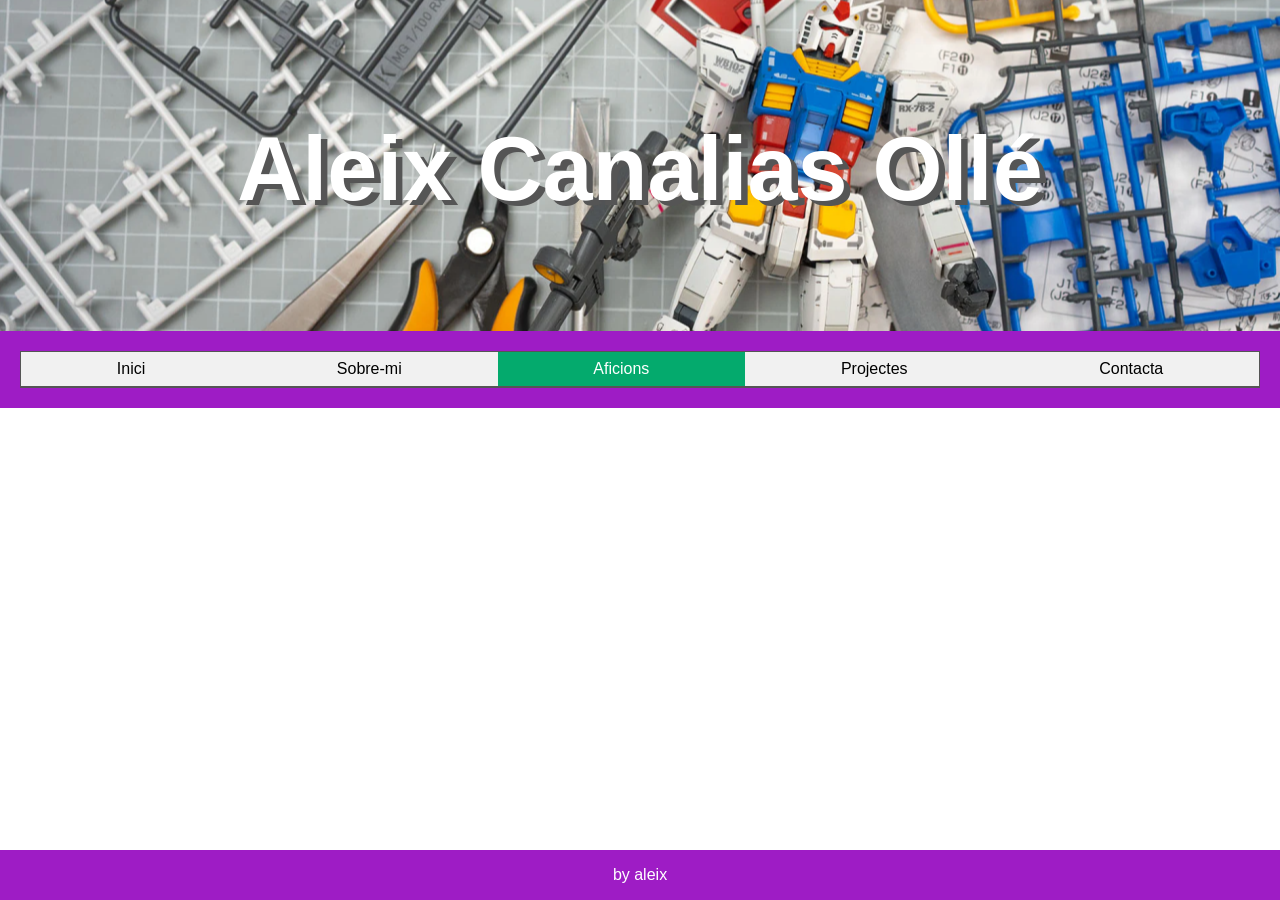
==== aficions.html @ 56ac0b84 "Estructura" ====
<!DOCTYPE html>
<html lang="en">

<head>
  <title>CSS Template</title>
  <meta charset="utf-8">
  <meta name="viewport" content="width=device-width, initial-scale=1">
  <link rel="stylesheet" href="css/styles.css">

</head>

<body>

  <header>
    <h1>Aleix Canalias Ollé</h1>
  </header>

  <section>
    <nav>
      <ul>
        <li><a href="index.html">Inici</a></li>
        <li><a href="sobre_mi.html">Sobre-mi</a></li>
        <li><a class="active" href="aficions.html">Aficions</a></li>
        <li><a href="projectes.html">Projectes</a></li>
        <li><a href="contacte.html">Contacta</a></li>
      </ul>
    </nav>
  </section>

  <footer>
    <p>by aleix</p>
  </footer>

</body>

</html>
---- css/styles.css ----
* {
  box-sizing: border-box;
}

body {
  font-family: Arial, Helvetica, sans-serif;
  margin: 0;
  min-height: 100vh;
  display: flex;
  flex-direction: column;

}

.gracies{
  display: flex;
  align-items: center;
  justify-content: center;
  text-align: center;
  padding: 50px;
}
/* Style the header */
header {
  background-size: cover;
  background-position: center;
  padding: 50px;
  text-align: center;
  font-size: 35px;
  color: white;
  background-image: url("Gunpla.png");
}

.row {
  display: flex;
  flex-wrap: wrap;
  background-color: rgb(115, 29, 141);
  margin-left: auto;
  margin-right: auto;
  width: 50%;
}

.flex {
  display: grid;
  grid-template-columns: repeat(3, minmax(0, 1fr));
  gap: 12px;

}

article h1 {
  grid-column: 1 / -1;
}

.column {
  display: flex;
  min-width: 0;
  padding: 0.75%;
}

.column img {
  width: 100%;
  height: auto;
  object-fit: contain;
}

header h1 {
  margin-top: 7.5vh;
  font-size: 10vh;
  text-shadow: 0.5vw 0.5vh #555555;
}

h2 {
  color: white;
}

p {
  color: white;
}

/* Container for flexboxes */
section {

  display: flex;
  flex-direction: column;
  flex: 1;
}

/* Style the navigation menu */
nav {

  flex: 0 0 auto;
  background: rgb(158, 28, 197);
  padding: 20px;
}

/* Style the list inside the menu */
nav ul {
  list-style-type: none;
  padding: 0;
  width: auto;
  display: flex;
  flex-wrap: wrap;
}

nav li {
  flex: 1 1 auto;
}

/* Style the content */
article {
  flex: 3;
  background-color: #0a746b;
  padding: 10px;
  display: grid;
}

/* Style the footer */
footer {
  background-color: rgb(158, 28, 197);
  padding: 0, 7px;
  text-align: center;
  color: white;
}

ul {
  list-style-type: none;
  margin: 0;
  padding: 0;
  width: 200px;
  background-color: #f1f1f1;
  border: 1px solid #555555;
}

ol {
  list-style-type: none;
  margin: 0;
  padding: 4px 10px;
  text-decoration: none;
  text-align: center;
  background-color: #04AA6D;
  border: 1px solid #555555;
}


li a {
  display: block;
  color: black;
  padding: 8px 16px;
  text-decoration: none;
  text-align: center;
  border-bottom: 1px solid #555555;
}

li {
  color: white;
}

li:last-child {
  border-bottom: none;
}

li a.active {
  background-color: #04AA6D;
  color: white;
}

li a:hover:not(.active) {
  background-color: #555555;
  color: white;
}

/* Responsive layout - makes the menu and the content (inside the section) sit on top of each other instead of next to each other */
@media (max-width: 600px) {
  section {
    flex-direction: column;
  }
}
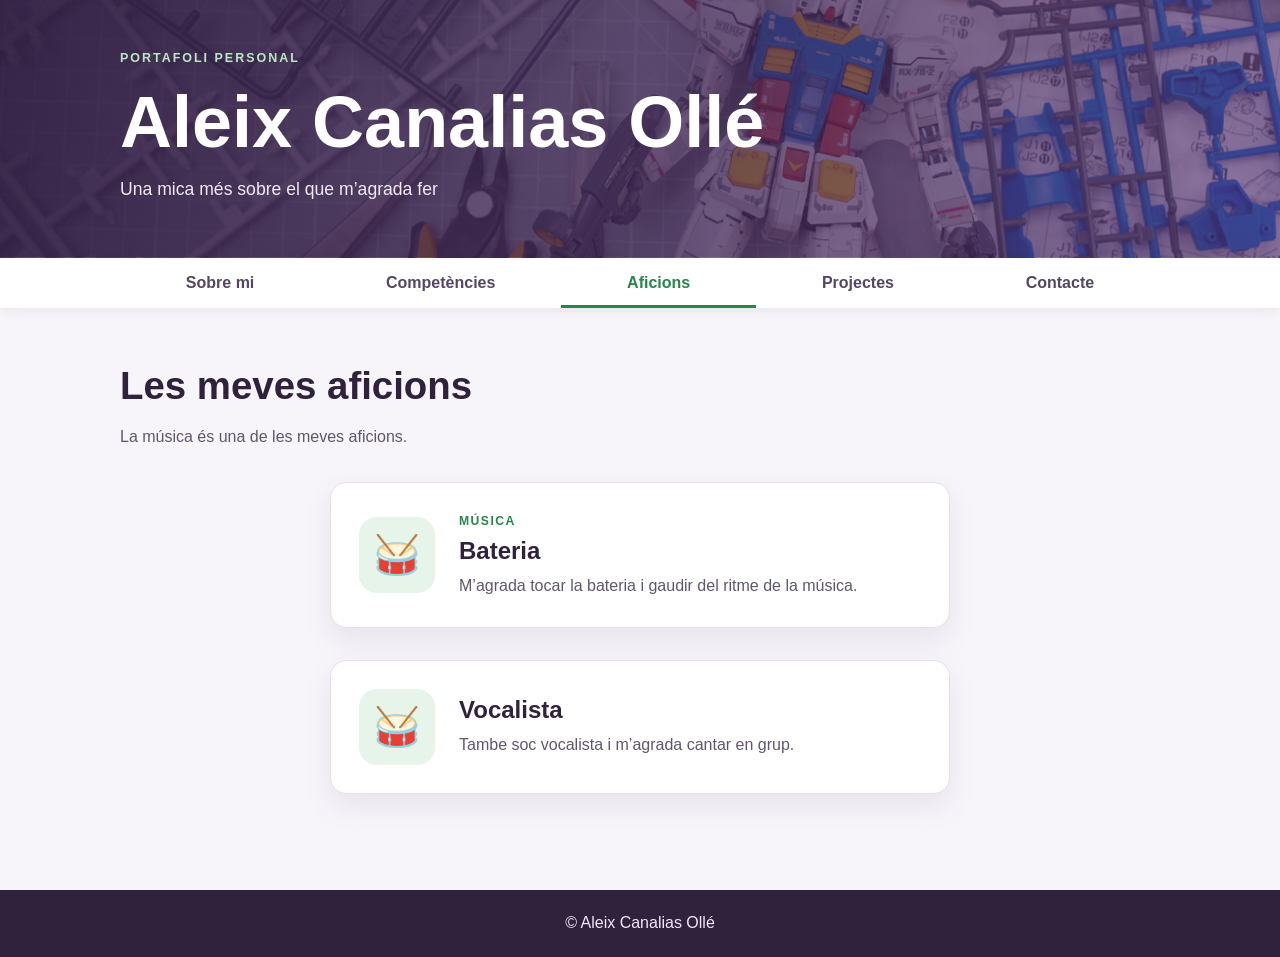
==== commit 3e0915a0: "16/11/26" ====
--- a/aficions.html
+++ b/aficions.html
@@ -1,36 +1,56 @@
 <!DOCTYPE html>
-<html lang="en">
+<html lang="ca">
 
 <head>
-  <title>CSS Template</title>
+  <title>Aficions | Aleix Canalias Ollé</title>
   <meta charset="utf-8">
   <meta name="viewport" content="width=device-width, initial-scale=1">
   <link rel="stylesheet" href="css/styles.css">
-
 </head>
 
 <body>
-
   <header>
+    <p class="site-eyebrow">PORTAFOLI PERSONAL</p>
     <h1>Aleix Canalias Ollé</h1>
+    <p class="site-subtitle">Una mica més sobre el que m’agrada fer</p>
   </header>
 
-  <section>
-    <nav>
-      <ul>
-        <li><a href="index.html">Inici</a></li>
-        <li><a href="sobre_mi.html">Sobre-mi</a></li>
-        <li><a class="active" href="aficions.html">Aficions</a></li>
-        <li><a href="projectes.html">Projectes</a></li>
-        <li><a href="contacte.html">Contacta</a></li>
-      </ul>
-    </nav>
-  </section>
+  <nav aria-label="Navegació principal">
+    <ul>
+      <li><a href="sobre_mi.html">Sobre mi</a></li>
+      <li><a href="competencia.html">Competències</a></li>
+      <li><a class="active" href="aficions.html" aria-current="page">Aficions</a></li>
+      <li><a href="projectes.html">Projectes</a></li>
+      <li><a href="contacte.html">Contacte</a></li>
+    </ul>
+  </nav>
+
+  <main class="aficions-contingut">
+    <section class="aficions-presentacio" aria-labelledby="titol-aficions">
+      <h2 id="titol-aficions">Les meves aficions</h2>
+      <p>La música és una de les meves aficions.</p>
+    </section>
+
+    <article class="aficio-targeta">
+      <div class="aficio-icon" aria-hidden="true">🥁</div>
+      <div>
+        <p class="aficio-categoria">MÚSICA</p>
+        <h3>Bateria</h3>
+        <p>M’agrada tocar la bateria i gaudir del ritme de la música.</p>
+      </div>
+    </article>
+    <article class="aficio-targeta">
+      <div class="aficio-icon" aria-hidden="true">🥁</div>
+      <div>
+        <h3>Vocalista</h3>
+        <p>Tambe soc vocalista i m’agrada cantar en grup.</p>
+      </div>
+    </article>
+  </main>
 
   <footer>
-    <p>by aleix</p>
+    <p>© Aleix Canalias Ollé</p>
   </footer>
-
 </body>
 
 </html>
--- a/css/styles.css
+++ b/css/styles.css
@@ -2,174 +2,361 @@
   box-sizing: border-box;
 }
 
+:root {
+  color-scheme: light;
+  --color-ink: #30213d;
+  --color-muted: #62566d;
+  --color-accent: #27864a;
+  --color-accent-light: #e6f4e9;
+  --color-purple: #593578;
+  --color-purple-light: #f0e9f6;
+  --color-surface: #ffffff;
+  --color-page: #f7f4fa;
+}
+
 body {
-  font-family: Arial, Helvetica, sans-serif;
-  margin: 0;
-  min-height: 100vh;
   display: flex;
   flex-direction: column;
-
-}
-
-.gracies{
+  min-height: 100vh;
+  margin: 0;
+  background: var(--color-page);
+  color: var(--color-ink);
+  font-family: Arial, Helvetica, sans-serif;
+}
+
+header {
+  padding: 48px 24px 54px;
+  background-image: linear-gradient(110deg, rgba(48, 29, 66, 0.94), rgba(89, 53, 120, 0.62)), url("Gunpla.png");
+  background-position: center;
+  background-size: cover;
+  color: white;
+  text-align: left;
+}
+
+.site-eyebrow,
+.site-subtitle,
+header h1 {
+  width: min(100%, 1040px);
+  margin-right: auto;
+  margin-left: auto;
+}
+
+.site-eyebrow {
+  margin-top: 0;
+  margin-bottom: 12px;
+  color: #bce7c7;
+  font-size: 0.78rem;
+  font-weight: 700;
+  letter-spacing: 0.16em;
+}
+
+header h1 {
+  margin-top: 0;
+  margin-bottom: 12px;
+  font-size: clamp(2.4rem, 7vw, 4.5rem);
+  text-shadow: none;
+}
+
+.site-subtitle {
+  margin-top: 0;
+  margin-bottom: 0;
+  color: #f0e9f6;
+  font-size: 1.1rem;
+}
+
+nav {
+  flex: 0 0 auto;
+  padding: 0 max(20px, calc((100% - 1040px) / 2));
+  background: var(--color-surface);
+  box-shadow: 0 2px 12px rgba(48, 33, 61, 0.08);
+}
+
+nav ul {
   display: flex;
+  width: 100%;
+  max-width: 1040px;
+  margin: 0 auto;
+  padding: 0;
+  flex-wrap: wrap;
+  list-style: none;
+}
+
+nav li {
+  flex: 1 1 auto;
+}
+
+nav li a {
+  display: block;
+  padding: 16px 12px;
+  border: 0;
+  color: #554663;
+  font-weight: 600;
+  text-align: center;
+  text-decoration: none;
+}
+
+nav li a.active {
+  background: transparent;
+  color: var(--color-accent);
+  box-shadow: inset 0 -3px var(--color-accent);
+}
+
+nav li a:hover:not(.active),
+nav li a:focus-visible:not(.active) {
+  background: var(--color-purple-light);
+  color: var(--color-accent);
+}
+
+section {
+  flex: 1;
+}
+
+article {
+  width: min(calc(100% - 40px), 1040px);
+  margin: 32px auto;
+  padding: 28px;
+  border: 1px solid #e7deee;
+  border-radius: 16px;
+  background: var(--color-surface);
+  box-shadow: 0 12px 30px rgba(48, 33, 61, 0.06);
+}
+
+article h2,
+.aficions-presentacio h2 {
+  margin-top: 0;
+  color: var(--color-ink);
+  font-size: clamp(1.7rem, 4vw, 2.4rem);
+}
+
+p {
+  color: var(--color-muted);
+  line-height: 1.65;
+}
+
+.flex {
+  display: grid;
+  grid-template-columns: repeat(2, minmax(0, 1fr));
+  gap: 20px;
+}
+
+.column {
+  min-width: 0;
+}
+
+.column img {
+  display: block;
+  width: 100%;
+  height: auto;
+  object-fit: contain;
+}
+
+.competencia-grid {
+  display: grid;
+  grid-template-columns: repeat(2, minmax(0, 1fr));
+  gap: 20px;
+}
+
+.competencia-bloc {
+  padding: 22px;
+  border: 1px solid #e7deee;
+  border-radius: 12px;
+  background: #fcfaff;
+}
+
+.competencia-bloc h2 {
+  margin: 0 0 14px;
+  color: var(--color-ink);
+  font-size: 1.35rem;
+}
+
+.competencia-bloc p {
+  margin: 8px 0;
+}
+
+.llista-habilitats {
+  width: auto;
+  margin: 0;
+  padding: 0;
+  border: 0;
+  background: transparent;
+  list-style: none;
+}
+
+.llista-habilitats li {
+  padding: 8px 0 8px 22px;
+  color: var(--color-muted);
+  position: relative;
+}
+
+.llista-habilitats li::before {
+  position: absolute;
+  left: 0;
+  color: var(--color-accent);
+  content: "•";
+  font-size: 1.2rem;
+}
+
+.aficions-contingut {
+  flex: 1;
+  width: min(calc(100% - 40px), 1040px);
+  margin: 0 auto;
+  padding: 48px 0 64px;
+}
+
+.aficions-presentacio h2 {
+  margin: 8px 0;
+}
+
+.aficions-etiqueta-fosca {
+  margin: 0;
+  color: var(--color-accent);
+  font-size: 0.78rem;
+  font-weight: 700;
+  letter-spacing: 0.12em;
+}
+
+.aficio-targeta {
+  display: flex;
+  align-items: center;
+  gap: 24px;
+  max-width: 620px;
+  margin-top: 32px;
+  padding: 28px;
+  border: 1px solid #e7deee;
+  border-radius: 16px;
+  background: var(--color-surface);
+  box-shadow: 0 12px 30px rgba(48, 33, 61, 0.08);
+}
+
+.aficio-icon {
+  display: grid;
+  flex: 0 0 76px;
+  width: 76px;
+  height: 76px;
+  place-items: center;
+  border-radius: 18px;
+  background: var(--color-accent-light);
+  font-size: 2.4rem;
+}
+
+.aficio-targeta .aficio-categoria {
+  margin: 0 0 6px;
+  color: var(--color-accent);
+  font-size: 0.76rem;
+  font-weight: 700;
+  letter-spacing: 0.12em;
+}
+
+.aficio-targeta h3 {
+  margin: 0 0 8px;
+  color: var(--color-ink);
+  font-size: 1.5rem;
+}
+
+.aficio-targeta p:last-child {
+  margin: 0;
+}
+
+.projectes-grid {
+  display: grid;
+  grid-template-columns: repeat(auto-fit, minmax(min(100%, 360px), 1fr));
+  gap: 24px;
+  width: min(calc(100% - 40px), 1040px);
+  margin: 32px auto;
+}
+
+.projectes-grid article {
+  width: 100%;
+  margin: 0;
+}
+
+.projectes-grid .flex {
+  grid-template-columns: 1fr;
+}
+
+.projectes-grid .column img {
+  max-height: 280px;
+  border-radius: 10px;
+  object-fit: cover;
+}
+
+.gracies {
+  display: flex;
+  min-height: 300px;
   align-items: center;
   justify-content: center;
   text-align: center;
-  padding: 50px;
-}
-/* Style the header */
-header {
-  background-size: cover;
-  background-position: center;
-  padding: 50px;
+}
+
+.gracies h2 {
+  margin-top: 0;
+}
+
+.gracies a {
+  color: var(--color-accent);
+  font-weight: 700;
+}
+
+footer {
+  padding: 12px 20px;
+  background: var(--color-ink);
   text-align: center;
-  font-size: 35px;
-  color: white;
-  background-image: url("Gunpla.png");
-}
-
-.row {
-  display: flex;
-  flex-wrap: wrap;
-  background-color: rgb(115, 29, 141);
-  margin-left: auto;
-  margin-right: auto;
-  width: 50%;
-}
-
-.flex {
-  display: grid;
-  grid-template-columns: repeat(3, minmax(0, 1fr));
-  gap: 12px;
-
-}
-
-article h1 {
-  grid-column: 1 / -1;
-}
-
-.column {
-  display: flex;
-  min-width: 0;
-  padding: 0.75%;
-}
-
-.column img {
-  width: 100%;
-  height: auto;
-  object-fit: contain;
-}
-
-header h1 {
-  margin-top: 7.5vh;
-  font-size: 10vh;
-  text-shadow: 0.5vw 0.5vh #555555;
-}
-
-h2 {
-  color: white;
-}
-
-p {
-  color: white;
-}
-
-/* Container for flexboxes */
-section {
-
-  display: flex;
-  flex-direction: column;
-  flex: 1;
-}
-
-/* Style the navigation menu */
-nav {
-
-  flex: 0 0 auto;
-  background: rgb(158, 28, 197);
-  padding: 20px;
-}
-
-/* Style the list inside the menu */
-nav ul {
-  list-style-type: none;
-  padding: 0;
-  width: auto;
-  display: flex;
-  flex-wrap: wrap;
-}
-
-nav li {
-  flex: 1 1 auto;
-}
-
-/* Style the content */
-article {
-  flex: 3;
-  background-color: #0a746b;
-  padding: 10px;
-  display: grid;
-}
-
-/* Style the footer */
-footer {
-  background-color: rgb(158, 28, 197);
-  padding: 0, 7px;
-  text-align: center;
-  color: white;
-}
-
-ul {
-  list-style-type: none;
-  margin: 0;
-  padding: 0;
-  width: 200px;
-  background-color: #f1f1f1;
-  border: 1px solid #555555;
-}
-
-ol {
-  list-style-type: none;
-  margin: 0;
-  padding: 4px 10px;
-  text-decoration: none;
-  text-align: center;
-  background-color: #04AA6D;
-  border: 1px solid #555555;
-}
-
-
-li a {
-  display: block;
-  color: black;
-  padding: 8px 16px;
-  text-decoration: none;
-  text-align: center;
-  border-bottom: 1px solid #555555;
-}
-
-li {
-  color: white;
-}
-
-li:last-child {
-  border-bottom: none;
-}
-
-li a.active {
-  background-color: #04AA6D;
-  color: white;
-}
-
-li a:hover:not(.active) {
-  background-color: #555555;
-  color: white;
-}
-
-/* Responsive layout - makes the menu and the content (inside the section) sit on top of each other instead of next to each other */
+}
+
+footer p {
+  margin: 8px 0;
+  color: #f0e9f6;
+}
+
 @media (max-width: 600px) {
-  section {
-    flex-direction: column;
-  }
-}+  header {
+    padding: 40px 20px;
+  }
+
+  nav {
+    padding: 0 12px;
+  }
+
+  nav li {
+    flex: 1 1 30%;
+  }
+
+  nav li a {
+    padding: 12px 8px;
+  }
+
+  article {
+    width: calc(100% - 28px);
+    margin: 20px auto;
+    padding: 22px;
+  }
+
+  .flex,
+  .competencia-grid,
+  .projectes-grid {
+    grid-template-columns: 1fr;
+  }
+
+  .projectes-grid {
+    width: calc(100% - 28px);
+    margin: 20px auto;
+  }
+
+  .aficions-contingut {
+    width: calc(100% - 40px);
+    padding: 40px 0 56px;
+  }
+
+  .aficio-targeta {
+    align-items: flex-start;
+    gap: 16px;
+    padding: 22px;
+  }
+
+  .aficio-icon {
+    flex-basis: 60px;
+    width: 60px;
+    height: 60px;
+    font-size: 2rem;
+  }
+}
